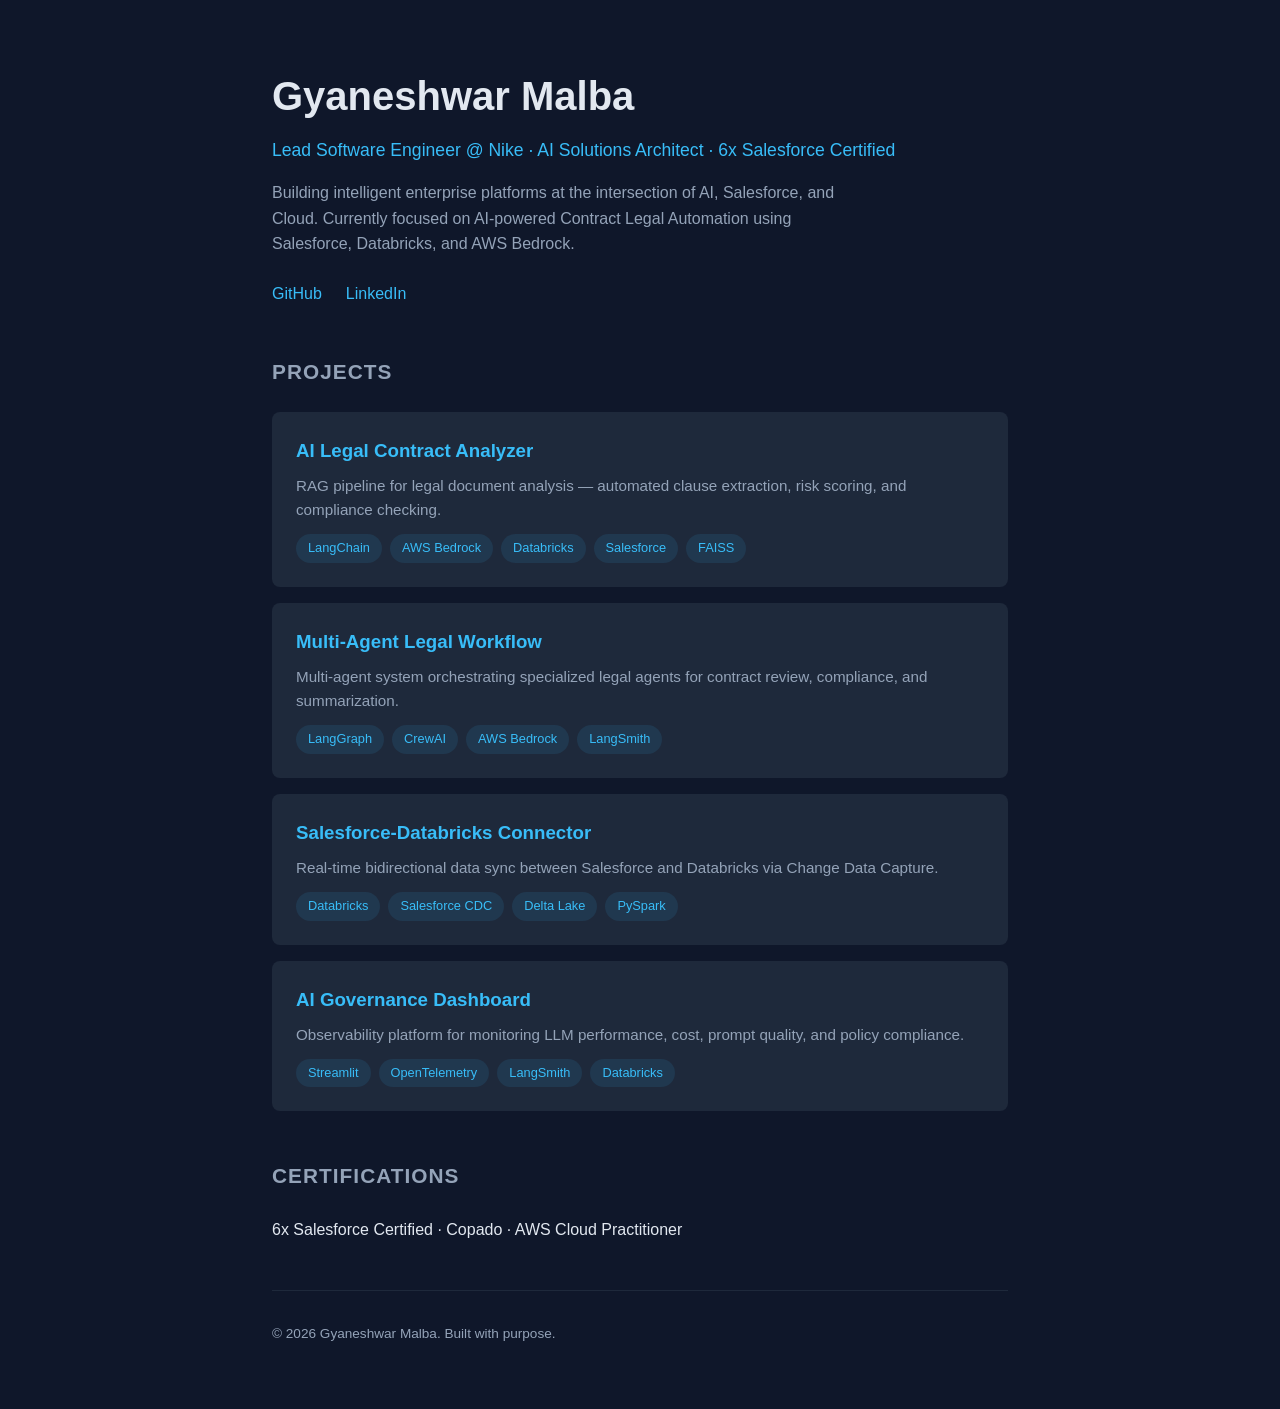
==== index.html @ bfcaaccc "Initial scaffold: portfolio site, README, LICENSE, .gitignore Made-with: Cursor" ====
<!DOCTYPE html>
<html lang="en">
<head>
    <meta charset="UTF-8">
    <meta name="viewport" content="width=device-width, initial-scale=1.0">
    <title>Gyaneshwar Malba | AI Solutions Architect</title>
    <style>
        :root {
            --bg: #0f172a;
            --surface: #1e293b;
            --text: #e2e8f0;
            --muted: #94a3b8;
            --accent: #38bdf8;
            --accent-hover: #7dd3fc;
        }

        * { margin: 0; padding: 0; box-sizing: border-box; }

        body {
            font-family: -apple-system, BlinkMacSystemFont, 'Segoe UI', Roboto, sans-serif;
            background: var(--bg);
            color: var(--text);
            line-height: 1.6;
        }

        .container { max-width: 800px; margin: 0 auto; padding: 4rem 2rem; }

        header { margin-bottom: 3rem; }
        header h1 { font-size: 2.5rem; font-weight: 700; margin-bottom: 0.5rem; }
        header .subtitle {
            color: var(--accent);
            font-size: 1.1rem;
            font-weight: 500;
        }
        header .bio {
            color: var(--muted);
            margin-top: 1rem;
            max-width: 600px;
        }

        .section { margin-bottom: 3rem; }
        .section h2 {
            font-size: 1.3rem;
            font-weight: 600;
            margin-bottom: 1.5rem;
            color: var(--muted);
            text-transform: uppercase;
            letter-spacing: 0.05em;
        }

        .project {
            background: var(--surface);
            border-radius: 8px;
            padding: 1.5rem;
            margin-bottom: 1rem;
            transition: transform 0.2s;
        }
        .project:hover { transform: translateY(-2px); }
        .project h3 { margin-bottom: 0.5rem; }
        .project h3 a {
            color: var(--accent);
            text-decoration: none;
        }
        .project h3 a:hover { color: var(--accent-hover); }
        .project p { color: var(--muted); font-size: 0.95rem; }
        .project .tags { margin-top: 0.75rem; display: flex; flex-wrap: wrap; gap: 0.5rem; }
        .project .tag {
            background: rgba(56, 189, 248, 0.1);
            color: var(--accent);
            padding: 0.25rem 0.75rem;
            border-radius: 9999px;
            font-size: 0.8rem;
        }

        .links { display: flex; gap: 1.5rem; margin-top: 1.5rem; }
        .links a {
            color: var(--accent);
            text-decoration: none;
            font-weight: 500;
        }
        .links a:hover { color: var(--accent-hover); }

        footer {
            color: var(--muted);
            font-size: 0.85rem;
            border-top: 1px solid var(--surface);
            padding-top: 2rem;
        }
    </style>
</head>
<body>
    <div class="container">
        <header>
            <h1>Gyaneshwar Malba</h1>
            <div class="subtitle">Lead Software Engineer @ Nike &middot; AI Solutions Architect &middot; 6x Salesforce Certified</div>
            <p class="bio">
                Building intelligent enterprise platforms at the intersection of AI, Salesforce, and Cloud.
                Currently focused on AI-powered Contract Legal Automation using Salesforce, Databricks, and AWS Bedrock.
            </p>
            <div class="links">
                <a href="https://github.com/gyaneshwarmalba">GitHub</a>
                <a href="https://www.linkedin.com/in/gyaneshwarmalba/">LinkedIn</a>
            </div>
        </header>

        <div class="section">
            <h2>Projects</h2>

            <div class="project">
                <h3><a href="https://github.com/gyaneshwarmalba/ai-legal-contract-analyzer">AI Legal Contract Analyzer</a></h3>
                <p>RAG pipeline for legal document analysis — automated clause extraction, risk scoring, and compliance checking.</p>
                <div class="tags">
                    <span class="tag">LangChain</span>
                    <span class="tag">AWS Bedrock</span>
                    <span class="tag">Databricks</span>
                    <span class="tag">Salesforce</span>
                    <span class="tag">FAISS</span>
                </div>
            </div>

            <div class="project">
                <h3><a href="https://github.com/gyaneshwarmalba/multi-agent-legal-workflow">Multi-Agent Legal Workflow</a></h3>
                <p>Multi-agent system orchestrating specialized legal agents for contract review, compliance, and summarization.</p>
                <div class="tags">
                    <span class="tag">LangGraph</span>
                    <span class="tag">CrewAI</span>
                    <span class="tag">AWS Bedrock</span>
                    <span class="tag">LangSmith</span>
                </div>
            </div>

            <div class="project">
                <h3><a href="https://github.com/gyaneshwarmalba/salesforce-databricks-connector">Salesforce-Databricks Connector</a></h3>
                <p>Real-time bidirectional data sync between Salesforce and Databricks via Change Data Capture.</p>
                <div class="tags">
                    <span class="tag">Databricks</span>
                    <span class="tag">Salesforce CDC</span>
                    <span class="tag">Delta Lake</span>
                    <span class="tag">PySpark</span>
                </div>
            </div>

            <div class="project">
                <h3><a href="https://github.com/gyaneshwarmalba/ai-governance-dashboard">AI Governance Dashboard</a></h3>
                <p>Observability platform for monitoring LLM performance, cost, prompt quality, and policy compliance.</p>
                <div class="tags">
                    <span class="tag">Streamlit</span>
                    <span class="tag">OpenTelemetry</span>
                    <span class="tag">LangSmith</span>
                    <span class="tag">Databricks</span>
                </div>
            </div>
        </div>

        <div class="section">
            <h2>Certifications</h2>
            <p>6x Salesforce Certified &middot; Copado &middot; AWS Cloud Practitioner</p>
        </div>

        <footer>
            <p>&copy; 2026 Gyaneshwar Malba. Built with purpose.</p>
        </footer>
    </div>
</body>
</html>
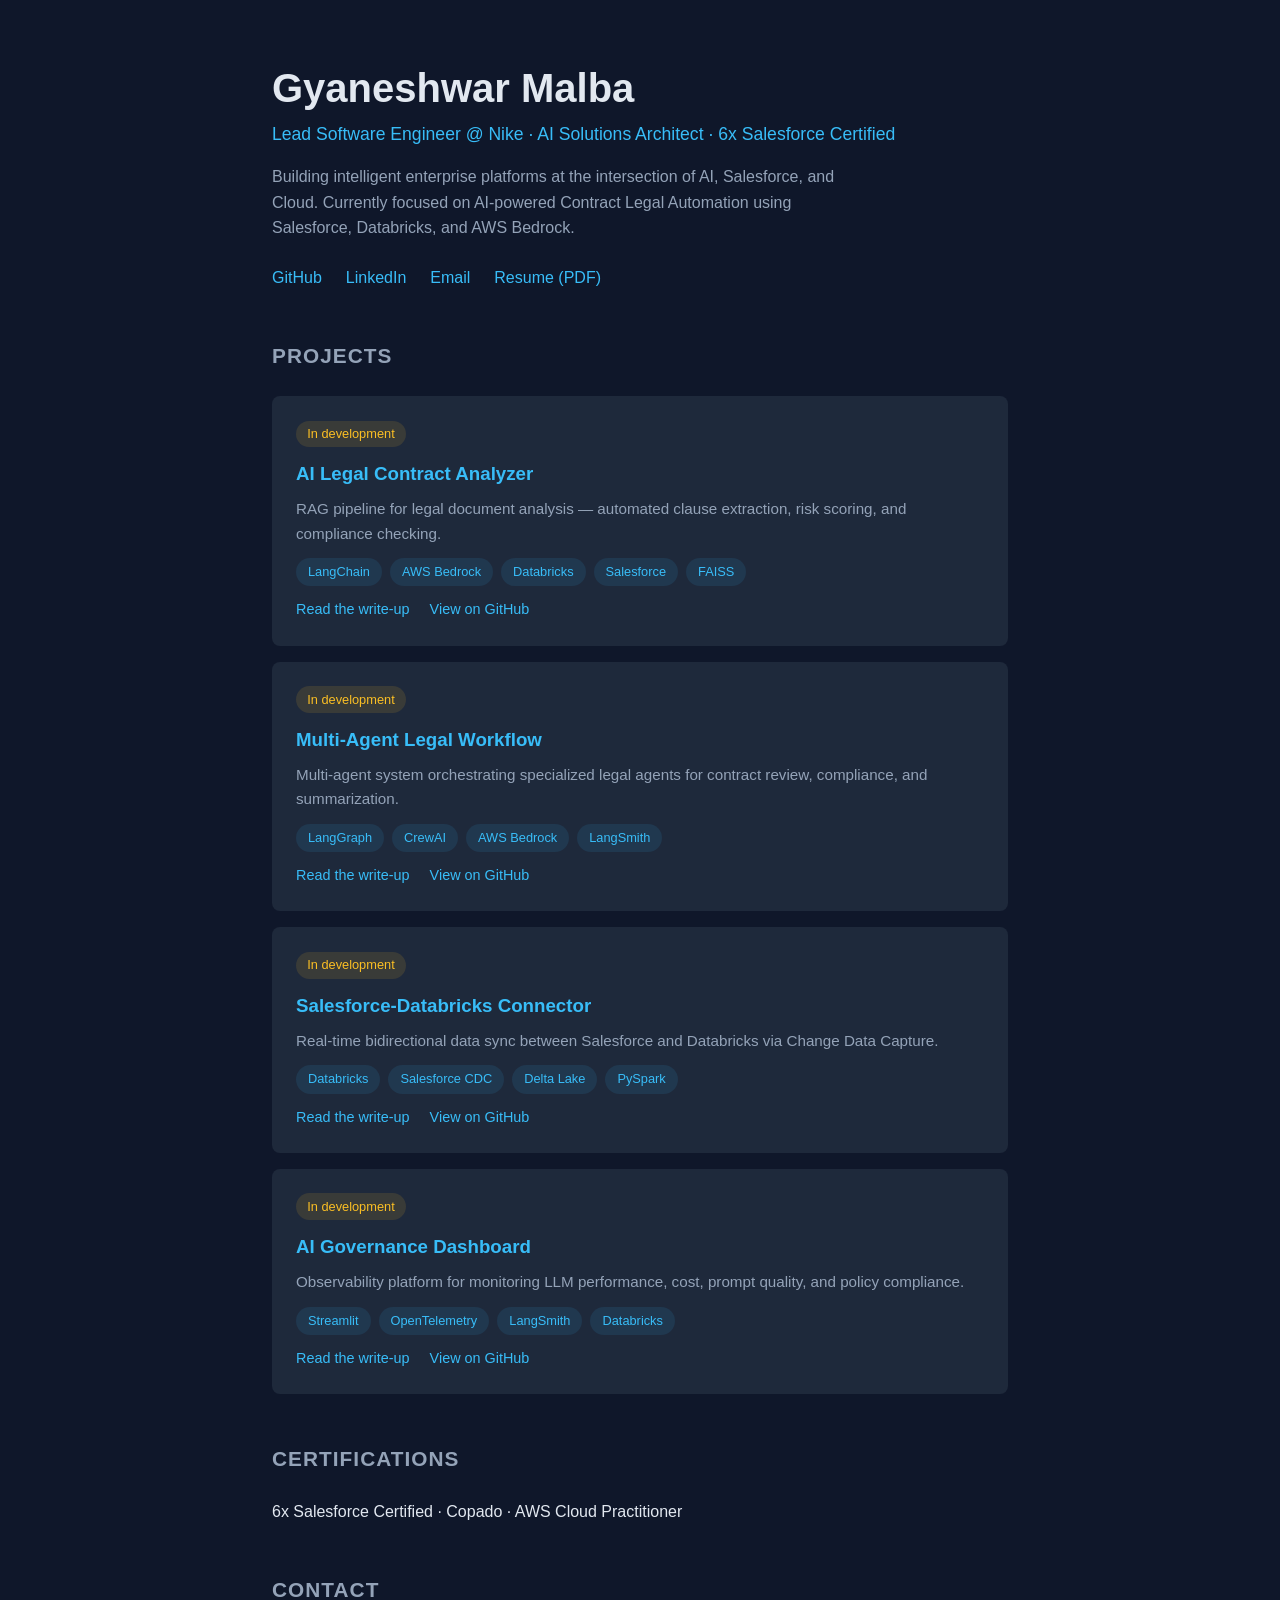
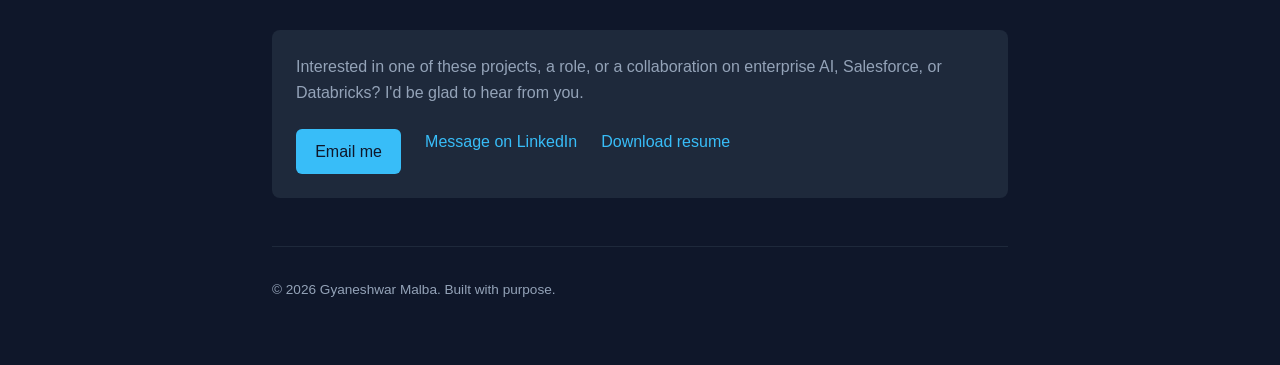
==== commit 880eace9: "Add project pages, contact section, and resume" ====
--- a/index.html
+++ b/index.html
@@ -4,89 +4,12 @@
     <meta charset="UTF-8">
     <meta name="viewport" content="width=device-width, initial-scale=1.0">
     <title>Gyaneshwar Malba | AI Solutions Architect</title>
-    <style>
-        :root {
-            --bg: #0f172a;
-            --surface: #1e293b;
-            --text: #e2e8f0;
-            --muted: #94a3b8;
-            --accent: #38bdf8;
-            --accent-hover: #7dd3fc;
-        }
-
-        * { margin: 0; padding: 0; box-sizing: border-box; }
-
-        body {
-            font-family: -apple-system, BlinkMacSystemFont, 'Segoe UI', Roboto, sans-serif;
-            background: var(--bg);
-            color: var(--text);
-            line-height: 1.6;
-        }
-
-        .container { max-width: 800px; margin: 0 auto; padding: 4rem 2rem; }
-
-        header { margin-bottom: 3rem; }
-        header h1 { font-size: 2.5rem; font-weight: 700; margin-bottom: 0.5rem; }
-        header .subtitle {
-            color: var(--accent);
-            font-size: 1.1rem;
-            font-weight: 500;
-        }
-        header .bio {
-            color: var(--muted);
-            margin-top: 1rem;
-            max-width: 600px;
-        }
-
-        .section { margin-bottom: 3rem; }
-        .section h2 {
-            font-size: 1.3rem;
-            font-weight: 600;
-            margin-bottom: 1.5rem;
-            color: var(--muted);
-            text-transform: uppercase;
-            letter-spacing: 0.05em;
-        }
-
-        .project {
-            background: var(--surface);
-            border-radius: 8px;
-            padding: 1.5rem;
-            margin-bottom: 1rem;
-            transition: transform 0.2s;
-        }
-        .project:hover { transform: translateY(-2px); }
-        .project h3 { margin-bottom: 0.5rem; }
-        .project h3 a {
-            color: var(--accent);
-            text-decoration: none;
-        }
-        .project h3 a:hover { color: var(--accent-hover); }
-        .project p { color: var(--muted); font-size: 0.95rem; }
-        .project .tags { margin-top: 0.75rem; display: flex; flex-wrap: wrap; gap: 0.5rem; }
-        .project .tag {
-            background: rgba(56, 189, 248, 0.1);
-            color: var(--accent);
-            padding: 0.25rem 0.75rem;
-            border-radius: 9999px;
-            font-size: 0.8rem;
-        }
-
-        .links { display: flex; gap: 1.5rem; margin-top: 1.5rem; }
-        .links a {
-            color: var(--accent);
-            text-decoration: none;
-            font-weight: 500;
-        }
-        .links a:hover { color: var(--accent-hover); }
-
-        footer {
-            color: var(--muted);
-            font-size: 0.85rem;
-            border-top: 1px solid var(--surface);
-            padding-top: 2rem;
-        }
-    </style>
+    <meta name="description" content="Gyaneshwar Malba — Lead Software Engineer building enterprise AI, Salesforce, Databricks, and AWS platforms. Projects, resume, and contact.">
+    <meta property="og:title" content="Gyaneshwar Malba | AI Solutions Architect">
+    <meta property="og:description" content="Enterprise AI, Salesforce, Databricks, and AWS projects. Resume and contact.">
+    <meta property="og:url" content="https://gyaneshwarmalba.github.io/">
+    <meta property="og:type" content="website">
+    <link rel="stylesheet" href="styles.css">
 </head>
 <body>
     <div class="container">
@@ -100,6 +23,8 @@
             <div class="links">
                 <a href="https://github.com/gyaneshwarmalba">GitHub</a>
                 <a href="https://www.linkedin.com/in/gyaneshwarmalba/">LinkedIn</a>
+                <a href="#contact" data-email-user="gyaneshwar0821" data-email-domain="gmail.com">Email</a>
+                <a href="assets/Gyaneshwar_Malba_Resume.pdf">Resume (PDF)</a>
             </div>
         </header>
 
@@ -107,47 +32,67 @@
             <h2>Projects</h2>
 
             <div class="project">
-                <h3><a href="https://github.com/gyaneshwarmalba/ai-legal-contract-analyzer">AI Legal Contract Analyzer</a></h3>
+                <span class="status">In development</span>
+                <h3><a href="projects/ai-legal-contract-analyzer.html">AI Legal Contract Analyzer</a></h3>
                 <p>RAG pipeline for legal document analysis — automated clause extraction, risk scoring, and compliance checking.</p>
-                <div class="tags">
-                    <span class="tag">LangChain</span>
-                    <span class="tag">AWS Bedrock</span>
-                    <span class="tag">Databricks</span>
-                    <span class="tag">Salesforce</span>
-                    <span class="tag">FAISS</span>
+                <ul class="tags">
+                    <li class="tag">LangChain</li>
+                    <li class="tag">AWS Bedrock</li>
+                    <li class="tag">Databricks</li>
+                    <li class="tag">Salesforce</li>
+                    <li class="tag">FAISS</li>
+                </ul>
+                <div class="project-links">
+                    <a href="projects/ai-legal-contract-analyzer.html">Read the write-up</a>
+                    <a href="https://github.com/gyaneshwarmalba/ai-legal-contract-analyzer">View on GitHub</a>
                 </div>
             </div>
 
             <div class="project">
-                <h3><a href="https://github.com/gyaneshwarmalba/multi-agent-legal-workflow">Multi-Agent Legal Workflow</a></h3>
+                <span class="status">In development</span>
+                <h3><a href="projects/multi-agent-legal-workflow.html">Multi-Agent Legal Workflow</a></h3>
                 <p>Multi-agent system orchestrating specialized legal agents for contract review, compliance, and summarization.</p>
-                <div class="tags">
-                    <span class="tag">LangGraph</span>
-                    <span class="tag">CrewAI</span>
-                    <span class="tag">AWS Bedrock</span>
-                    <span class="tag">LangSmith</span>
+                <ul class="tags">
+                    <li class="tag">LangGraph</li>
+                    <li class="tag">CrewAI</li>
+                    <li class="tag">AWS Bedrock</li>
+                    <li class="tag">LangSmith</li>
+                </ul>
+                <div class="project-links">
+                    <a href="projects/multi-agent-legal-workflow.html">Read the write-up</a>
+                    <a href="https://github.com/gyaneshwarmalba/multi-agent-legal-workflow">View on GitHub</a>
                 </div>
             </div>
 
             <div class="project">
-                <h3><a href="https://github.com/gyaneshwarmalba/salesforce-databricks-connector">Salesforce-Databricks Connector</a></h3>
+                <span class="status">In development</span>
+                <h3><a href="projects/salesforce-databricks-connector.html">Salesforce-Databricks Connector</a></h3>
                 <p>Real-time bidirectional data sync between Salesforce and Databricks via Change Data Capture.</p>
-                <div class="tags">
-                    <span class="tag">Databricks</span>
-                    <span class="tag">Salesforce CDC</span>
-                    <span class="tag">Delta Lake</span>
-                    <span class="tag">PySpark</span>
+                <ul class="tags">
+                    <li class="tag">Databricks</li>
+                    <li class="tag">Salesforce CDC</li>
+                    <li class="tag">Delta Lake</li>
+                    <li class="tag">PySpark</li>
+                </ul>
+                <div class="project-links">
+                    <a href="projects/salesforce-databricks-connector.html">Read the write-up</a>
+                    <a href="https://github.com/gyaneshwarmalba/salesforce-databricks-connector">View on GitHub</a>
                 </div>
             </div>
 
             <div class="project">
-                <h3><a href="https://github.com/gyaneshwarmalba/ai-governance-dashboard">AI Governance Dashboard</a></h3>
+                <span class="status">In development</span>
+                <h3><a href="projects/ai-governance-dashboard.html">AI Governance Dashboard</a></h3>
                 <p>Observability platform for monitoring LLM performance, cost, prompt quality, and policy compliance.</p>
-                <div class="tags">
-                    <span class="tag">Streamlit</span>
-                    <span class="tag">OpenTelemetry</span>
-                    <span class="tag">LangSmith</span>
-                    <span class="tag">Databricks</span>
+                <ul class="tags">
+                    <li class="tag">Streamlit</li>
+                    <li class="tag">OpenTelemetry</li>
+                    <li class="tag">LangSmith</li>
+                    <li class="tag">Databricks</li>
+                </ul>
+                <div class="project-links">
+                    <a href="projects/ai-governance-dashboard.html">Read the write-up</a>
+                    <a href="https://github.com/gyaneshwarmalba/ai-governance-dashboard">View on GitHub</a>
                 </div>
             </div>
         </div>
@@ -157,9 +102,22 @@
             <p>6x Salesforce Certified &middot; Copado &middot; AWS Cloud Practitioner</p>
         </div>
 
+        <div class="section" id="contact">
+            <h2>Contact</h2>
+            <div class="cta">
+                <p>Interested in one of these projects, a role, or a collaboration on enterprise AI, Salesforce, or Databricks? I'd be glad to hear from you.</p>
+                <div class="links">
+                    <a class="button" href="https://www.linkedin.com/in/gyaneshwarmalba/" data-email-user="gyaneshwar0821" data-email-domain="gmail.com" data-email-subject="Hello from your portfolio">Email me</a>
+                    <a href="https://www.linkedin.com/in/gyaneshwarmalba/">Message on LinkedIn</a>
+                    <a href="assets/Gyaneshwar_Malba_Resume.pdf">Download resume</a>
+                </div>
+            </div>
+        </div>
+
         <footer>
-            <p>&copy; 2026 Gyaneshwar Malba. Built with purpose.</p>
+            <p>&copy; <span data-current-year>2026</span> Gyaneshwar Malba. Built with purpose.</p>
         </footer>
     </div>
+    <script src="site.js"></script>
 </body>
 </html>
--- a/styles.css
+++ b/styles.css
@@ -0,0 +1,139 @@
+:root {
+    --bg: #0f172a;
+    --surface: #1e293b;
+    --text: #e2e8f0;
+    --muted: #94a3b8;
+    --accent: #38bdf8;
+    --accent-hover: #7dd3fc;
+    --warn: #fbbf24;
+}
+
+* { margin: 0; padding: 0; box-sizing: border-box; }
+
+body {
+    font-family: -apple-system, BlinkMacSystemFont, 'Segoe UI', Roboto, sans-serif;
+    background: var(--bg);
+    color: var(--text);
+    line-height: 1.6;
+}
+
+a { color: var(--accent); text-decoration: none; }
+a:hover { color: var(--accent-hover); }
+
+.container { max-width: 800px; margin: 0 auto; padding: 4rem 2rem; }
+
+header { margin-bottom: 3rem; }
+header h1 { font-size: 2.5rem; font-weight: 700; margin-bottom: 0.5rem; line-height: 1.2; }
+header .subtitle {
+    color: var(--accent);
+    font-size: 1.1rem;
+    font-weight: 500;
+}
+header .bio {
+    color: var(--muted);
+    margin-top: 1rem;
+    max-width: 600px;
+}
+
+.section { margin-bottom: 3rem; }
+.section h2 {
+    font-size: 1.3rem;
+    font-weight: 600;
+    margin-bottom: 1.5rem;
+    color: var(--muted);
+    text-transform: uppercase;
+    letter-spacing: 0.05em;
+}
+.section p + p { margin-top: 0.75rem; }
+
+.project {
+    background: var(--surface);
+    border-radius: 8px;
+    padding: 1.5rem;
+    margin-bottom: 1rem;
+    transition: transform 0.2s;
+}
+.project:hover { transform: translateY(-2px); }
+.project h3 { margin-bottom: 0.5rem; }
+.project p { color: var(--muted); font-size: 0.95rem; }
+.project .project-links { margin-top: 0.75rem; display: flex; flex-wrap: wrap; gap: 1.25rem; font-size: 0.9rem; font-weight: 500; }
+
+.tags { margin-top: 0.75rem; display: flex; flex-wrap: wrap; gap: 0.5rem; list-style: none; }
+.tag {
+    background: rgba(56, 189, 248, 0.1);
+    color: var(--accent);
+    padding: 0.25rem 0.75rem;
+    border-radius: 9999px;
+    font-size: 0.8rem;
+}
+
+.status {
+    display: inline-block;
+    background: rgba(251, 191, 36, 0.12);
+    color: var(--warn);
+    padding: 0.2rem 0.7rem;
+    border-radius: 9999px;
+    font-size: 0.8rem;
+    font-weight: 500;
+    margin-bottom: 0.75rem;
+}
+
+.links { display: flex; flex-wrap: wrap; gap: 1.5rem; margin-top: 1.5rem; }
+.links a { font-weight: 500; }
+
+.button {
+    display: inline-block;
+    background: var(--accent);
+    color: var(--bg);
+    padding: 0.6rem 1.2rem;
+    border-radius: 6px;
+    font-weight: 600;
+}
+.button:hover { background: var(--accent-hover); color: var(--bg); }
+
+.back { display: inline-block; margin-bottom: 2rem; font-weight: 500; }
+
+.article h2 { margin-top: 0.5rem; }
+.article ul { padding-left: 1.25rem; color: var(--text); }
+.article li + li { margin-top: 0.5rem; }
+.article .muted { color: var(--muted); }
+
+.flow {
+    list-style: none;
+    display: flex;
+    flex-direction: column;
+    gap: 0.5rem;
+    counter-reset: step;
+}
+.flow li {
+    background: var(--surface);
+    border-left: 3px solid var(--accent);
+    border-radius: 6px;
+    padding: 0.75rem 1rem;
+    counter-increment: step;
+}
+.flow li::before {
+    content: counter(step) ". ";
+    color: var(--accent);
+    font-weight: 600;
+}
+.flow li span { display: block; color: var(--muted); font-size: 0.9rem; }
+
+.cta {
+    background: var(--surface);
+    border-radius: 8px;
+    padding: 1.5rem;
+}
+.cta p { color: var(--muted); margin-bottom: 1rem; }
+
+footer {
+    color: var(--muted);
+    font-size: 0.85rem;
+    border-top: 1px solid var(--surface);
+    padding-top: 2rem;
+}
+
+@media (max-width: 600px) {
+    .container { padding: 2.5rem 1.25rem; }
+    header h1 { font-size: 2rem; }
+}
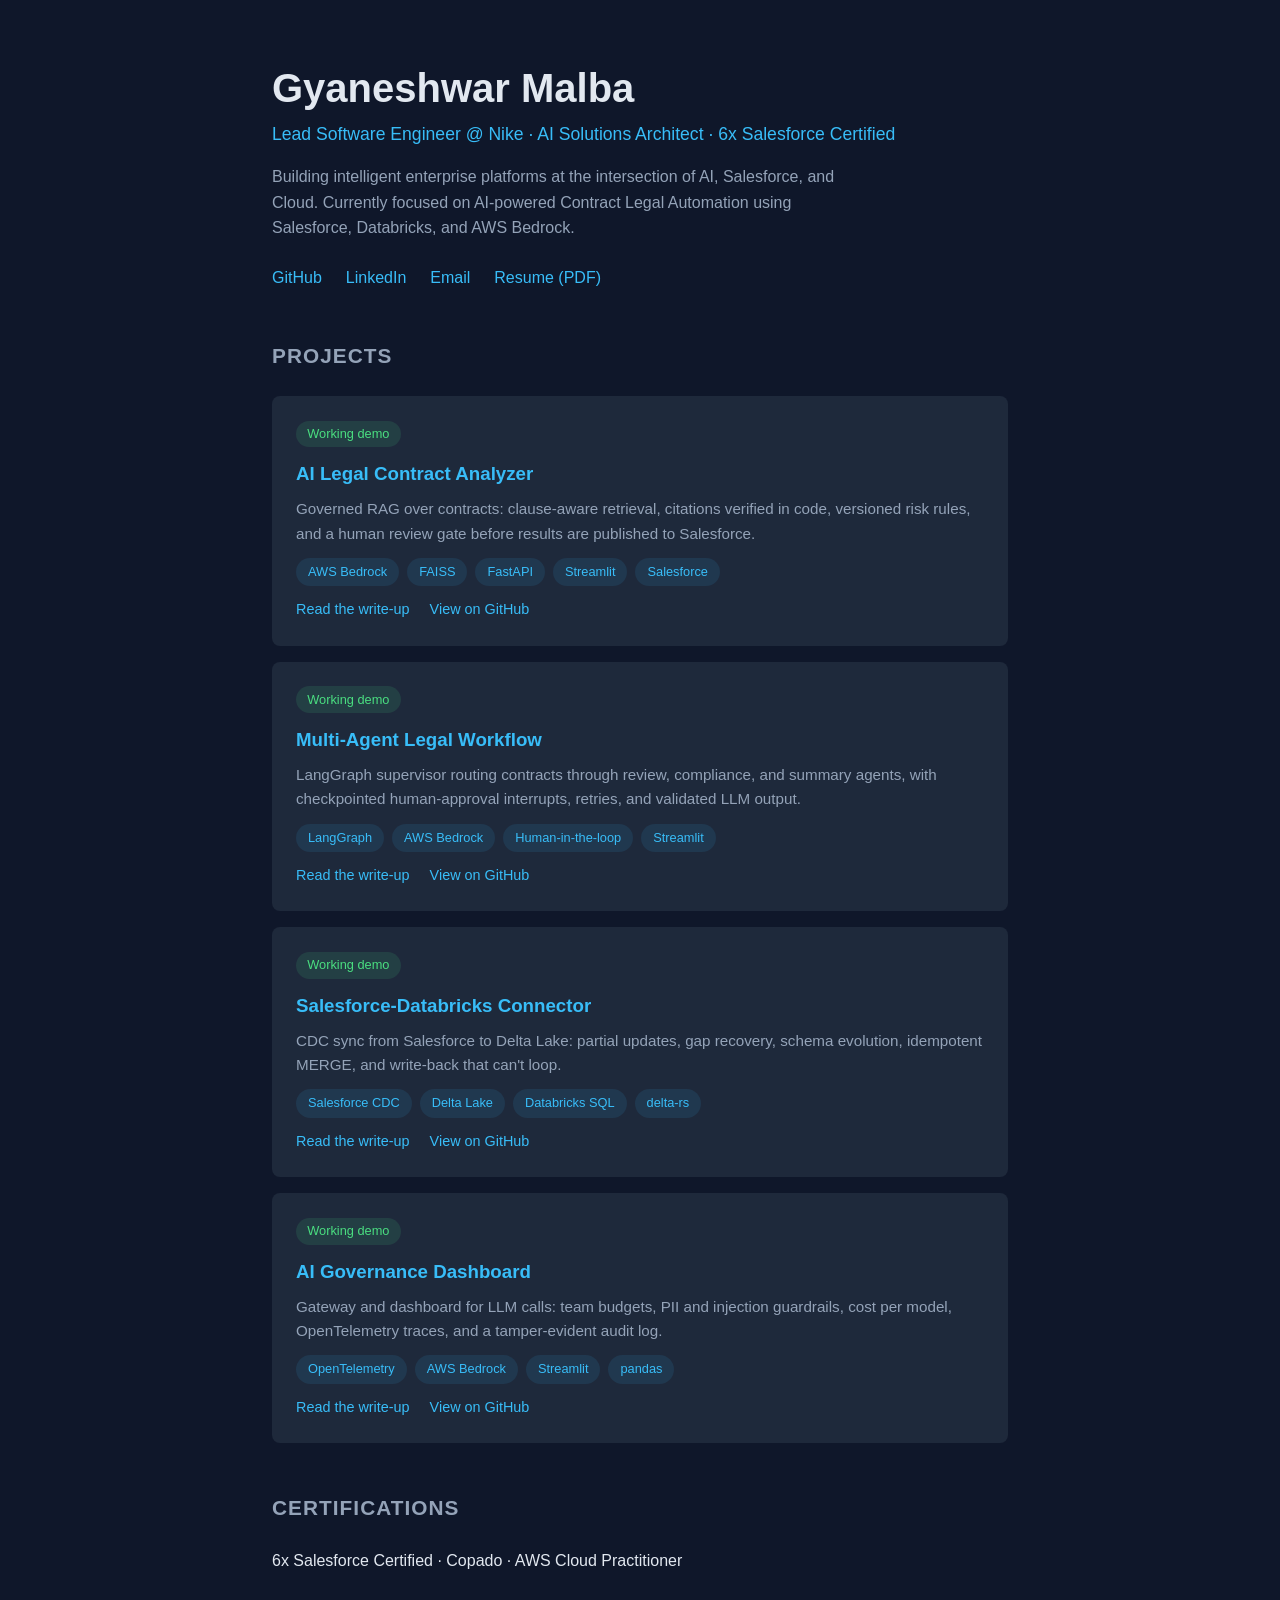
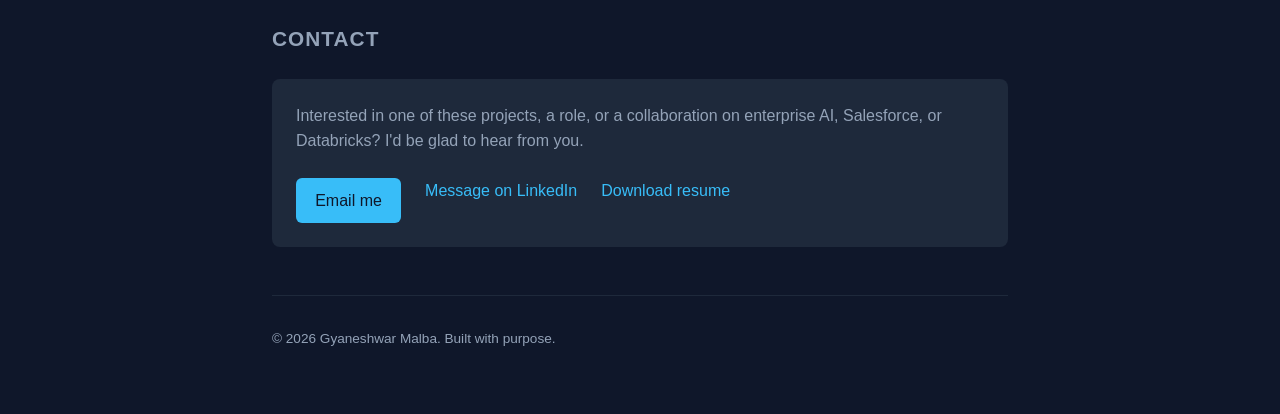
==== commit 26cee1aa: "Mark projects as working demos and rewrite write-ups Each write-up now reflects the implemented arch" ====
--- a/index.html
+++ b/index.html
@@ -4,7 +4,7 @@
     <meta charset="UTF-8">
     <meta name="viewport" content="width=device-width, initial-scale=1.0">
     <title>Gyaneshwar Malba | AI Solutions Architect</title>
-    <meta name="description" content="Gyaneshwar Malba — Lead Software Engineer building enterprise AI, Salesforce, Databricks, and AWS platforms. Projects, resume, and contact.">
+    <meta name="description" content="Gyaneshwar Malba — Lead Software Engineer building enterprise AI, Salesforce, Databricks, and AWS platforms. Four working, tested projects, resume, and contact.">
     <meta property="og:title" content="Gyaneshwar Malba | AI Solutions Architect">
     <meta property="og:description" content="Enterprise AI, Salesforce, Databricks, and AWS projects. Resume and contact.">
     <meta property="og:url" content="https://gyaneshwarmalba.github.io/">
@@ -32,15 +32,15 @@
             <h2>Projects</h2>
 
             <div class="project">
-                <span class="status">In development</span>
+                <span class="status live">Working demo</span>
                 <h3><a href="projects/ai-legal-contract-analyzer.html">AI Legal Contract Analyzer</a></h3>
-                <p>RAG pipeline for legal document analysis — automated clause extraction, risk scoring, and compliance checking.</p>
+                <p>Governed RAG over contracts: clause-aware retrieval, citations verified in code, versioned risk rules, and a human review gate before results are published to Salesforce.</p>
                 <ul class="tags">
-                    <li class="tag">LangChain</li>
                     <li class="tag">AWS Bedrock</li>
-                    <li class="tag">Databricks</li>
+                    <li class="tag">FAISS</li>
+                    <li class="tag">FastAPI</li>
+                    <li class="tag">Streamlit</li>
                     <li class="tag">Salesforce</li>
-                    <li class="tag">FAISS</li>
                 </ul>
                 <div class="project-links">
                     <a href="projects/ai-legal-contract-analyzer.html">Read the write-up</a>
@@ -49,14 +49,14 @@
             </div>
 
             <div class="project">
-                <span class="status">In development</span>
+                <span class="status live">Working demo</span>
                 <h3><a href="projects/multi-agent-legal-workflow.html">Multi-Agent Legal Workflow</a></h3>
-                <p>Multi-agent system orchestrating specialized legal agents for contract review, compliance, and summarization.</p>
+                <p>LangGraph supervisor routing contracts through review, compliance, and summary agents, with checkpointed human-approval interrupts, retries, and validated LLM output.</p>
                 <ul class="tags">
                     <li class="tag">LangGraph</li>
-                    <li class="tag">CrewAI</li>
                     <li class="tag">AWS Bedrock</li>
-                    <li class="tag">LangSmith</li>
+                    <li class="tag">Human-in-the-loop</li>
+                    <li class="tag">Streamlit</li>
                 </ul>
                 <div class="project-links">
                     <a href="projects/multi-agent-legal-workflow.html">Read the write-up</a>
@@ -65,14 +65,14 @@
             </div>
 
             <div class="project">
-                <span class="status">In development</span>
+                <span class="status live">Working demo</span>
                 <h3><a href="projects/salesforce-databricks-connector.html">Salesforce-Databricks Connector</a></h3>
-                <p>Real-time bidirectional data sync between Salesforce and Databricks via Change Data Capture.</p>
+                <p>CDC sync from Salesforce to Delta Lake: partial updates, gap recovery, schema evolution, idempotent MERGE, and write-back that can't loop.</p>
                 <ul class="tags">
-                    <li class="tag">Databricks</li>
                     <li class="tag">Salesforce CDC</li>
                     <li class="tag">Delta Lake</li>
-                    <li class="tag">PySpark</li>
+                    <li class="tag">Databricks SQL</li>
+                    <li class="tag">delta-rs</li>
                 </ul>
                 <div class="project-links">
                     <a href="projects/salesforce-databricks-connector.html">Read the write-up</a>
@@ -81,14 +81,14 @@
             </div>
 
             <div class="project">
-                <span class="status">In development</span>
+                <span class="status live">Working demo</span>
                 <h3><a href="projects/ai-governance-dashboard.html">AI Governance Dashboard</a></h3>
-                <p>Observability platform for monitoring LLM performance, cost, prompt quality, and policy compliance.</p>
+                <p>Gateway and dashboard for LLM calls: team budgets, PII and injection guardrails, cost per model, OpenTelemetry traces, and a tamper-evident audit log.</p>
                 <ul class="tags">
+                    <li class="tag">OpenTelemetry</li>
+                    <li class="tag">AWS Bedrock</li>
                     <li class="tag">Streamlit</li>
-                    <li class="tag">OpenTelemetry</li>
-                    <li class="tag">LangSmith</li>
-                    <li class="tag">Databricks</li>
+                    <li class="tag">pandas</li>
                 </ul>
                 <div class="project-links">
                     <a href="projects/ai-governance-dashboard.html">Read the write-up</a>
--- a/styles.css
+++ b/styles.css
@@ -6,6 +6,7 @@
     --accent: #38bdf8;
     --accent-hover: #7dd3fc;
     --warn: #fbbf24;
+    --ok: #4ade80;
 }
 
 * { margin: 0; padding: 0; box-sizing: border-box; }
@@ -77,6 +78,10 @@
     font-weight: 500;
     margin-bottom: 0.75rem;
 }
+.status.live {
+    background: rgba(74, 222, 128, 0.12);
+    color: var(--ok);
+}
 
 .links { display: flex; flex-wrap: wrap; gap: 1.5rem; margin-top: 1.5rem; }
 .links a { font-weight: 500; }
@@ -119,6 +124,23 @@
 }
 .flow li span { display: block; color: var(--muted); font-size: 0.9rem; }
 
+code {
+    font-family: ui-monospace, SFMono-Regular, Menlo, Consolas, monospace;
+    font-size: 0.85em;
+    background: var(--surface);
+    padding: 0.1rem 0.35rem;
+    border-radius: 4px;
+}
+pre {
+    background: var(--surface);
+    border-radius: 8px;
+    padding: 1rem 1.25rem;
+    overflow-x: auto;
+    line-height: 1.5;
+}
+pre code { background: none; padding: 0; font-size: 0.85rem; }
+.ci-badge { display: block; margin-top: 1rem; }
+
 .cta {
     background: var(--surface);
     border-radius: 8px;
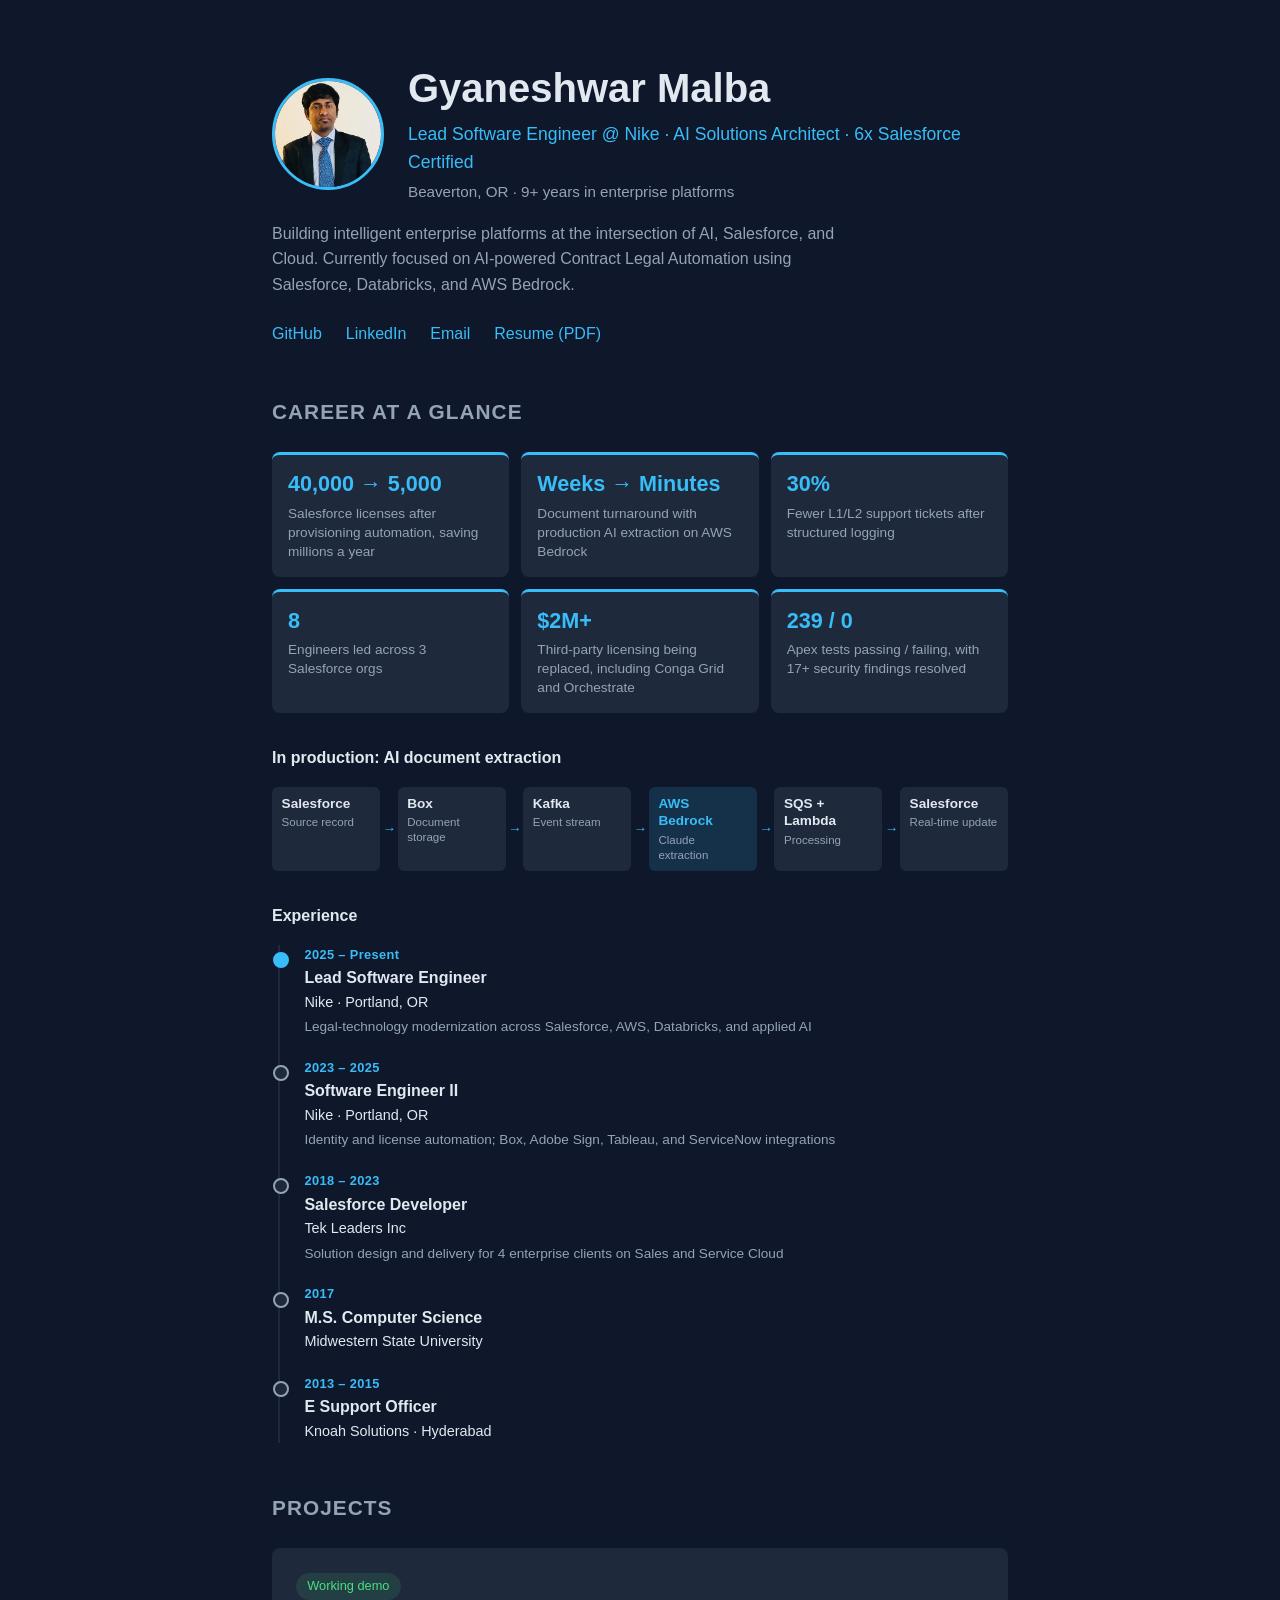
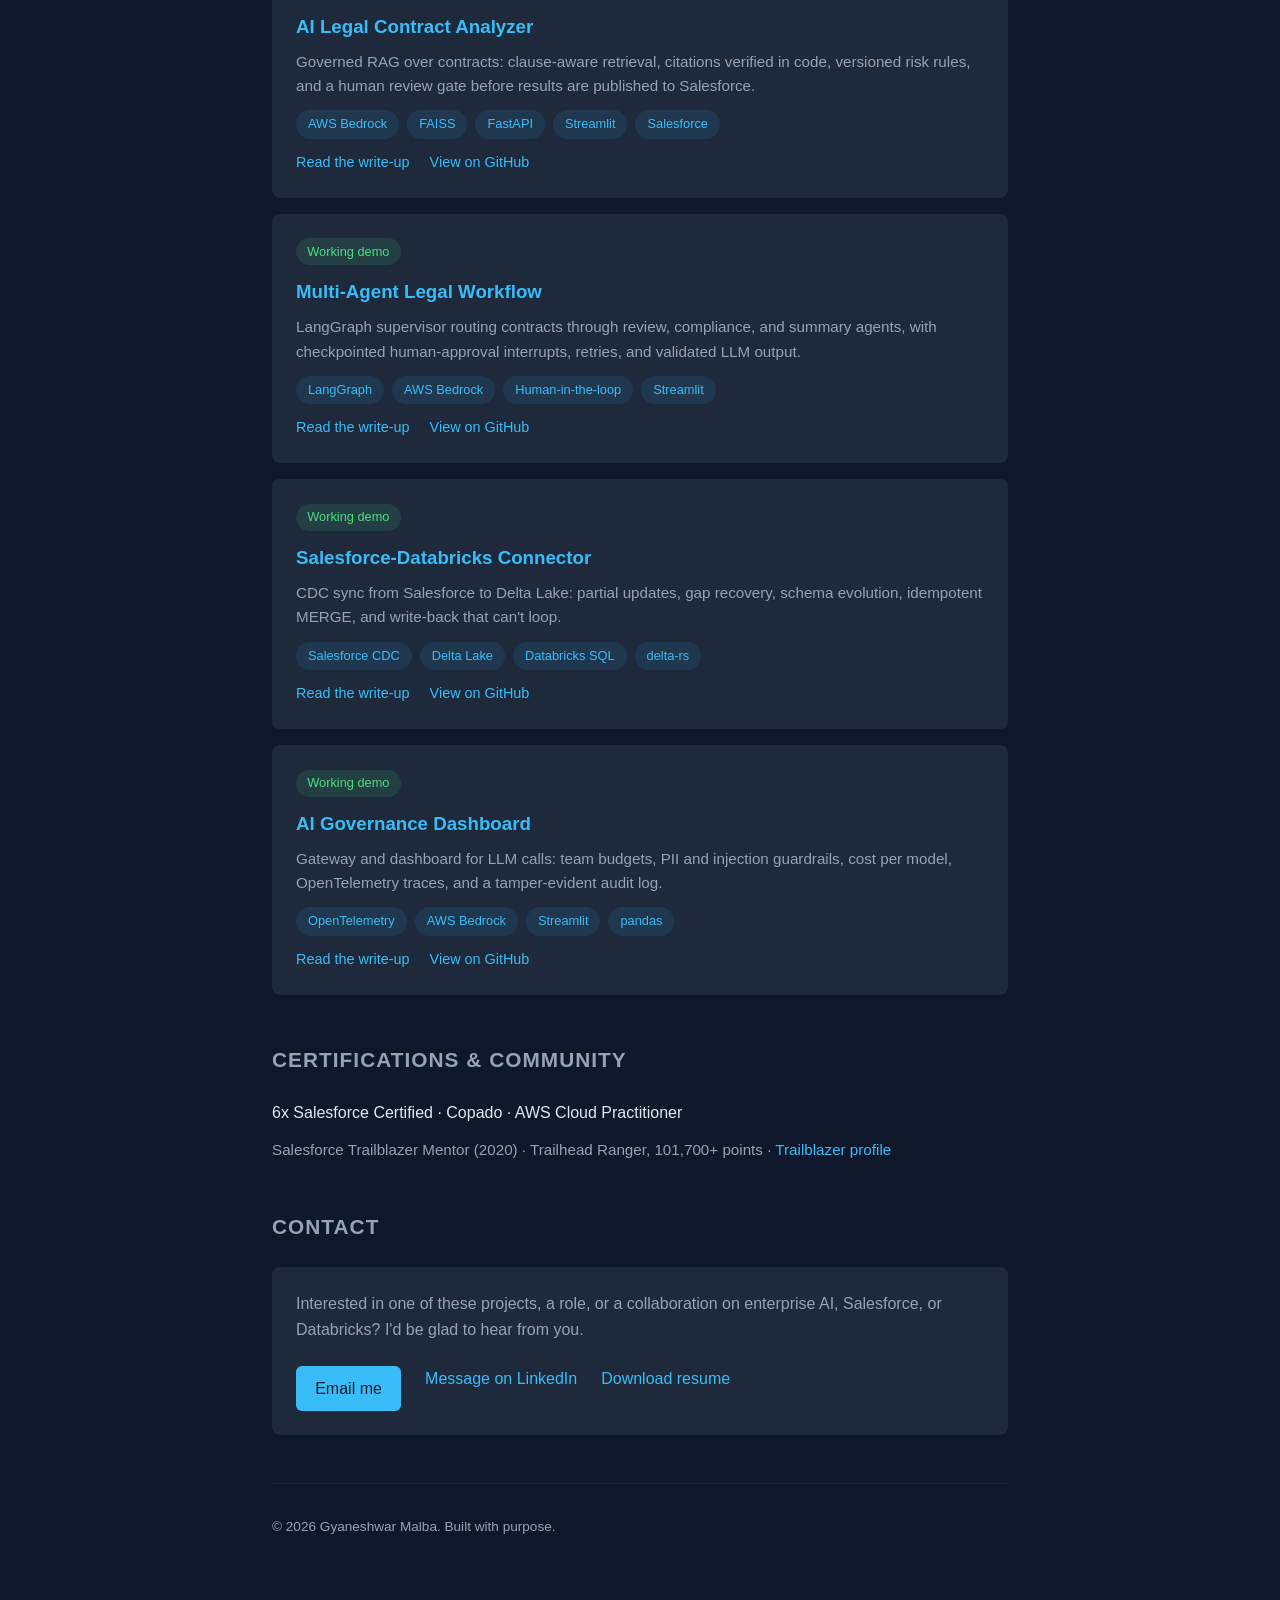
==== commit e2ea59ab: "Merge pull request #2 from gyaneshwarmalba/feature/complete-project Add career at a glance section a" ====
--- a/index.html
+++ b/index.html
@@ -14,8 +14,14 @@
 <body>
     <div class="container">
         <header>
-            <h1>Gyaneshwar Malba</h1>
-            <div class="subtitle">Lead Software Engineer @ Nike &middot; AI Solutions Architect &middot; 6x Salesforce Certified</div>
+            <div class="identity">
+                <img class="headshot" src="assets/headshot.jpg" alt="Gyaneshwar Malba" width="112" height="112">
+                <div>
+                    <h1>Gyaneshwar Malba</h1>
+                    <div class="subtitle">Lead Software Engineer @ Nike &middot; AI Solutions Architect &middot; 6x Salesforce Certified</div>
+                    <div class="location">Beaverton, OR &middot; 9+ years in enterprise platforms</div>
+                </div>
+            </div>
             <p class="bio">
                 Building intelligent enterprise platforms at the intersection of AI, Salesforce, and Cloud.
                 Currently focused on AI-powered Contract Legal Automation using Salesforce, Databricks, and AWS Bedrock.
@@ -27,6 +33,61 @@
                 <a href="assets/Gyaneshwar_Malba_Resume.pdf">Resume (PDF)</a>
             </div>
         </header>
+
+        <div class="section" id="career">
+            <h2>Career at a Glance</h2>
+
+            <ul class="stats">
+                <li class="stat"><strong>40,000 &rarr; 5,000</strong><span>Salesforce licenses after provisioning automation, saving millions a year</span></li>
+                <li class="stat"><strong>Weeks &rarr; Minutes</strong><span>Document turnaround with production AI extraction on AWS Bedrock</span></li>
+                <li class="stat"><strong>30%</strong><span>Fewer L1/L2 support tickets after structured logging</span></li>
+                <li class="stat"><strong>8</strong><span>Engineers led across 3 Salesforce orgs</span></li>
+                <li class="stat"><strong>$2M+</strong><span>Third-party licensing being replaced, including Conga Grid and Orchestrate</span></li>
+                <li class="stat"><strong>239 / 0</strong><span>Apex tests passing / failing, with 17+ security findings resolved</span></li>
+            </ul>
+
+            <h3 class="subhead">In production: AI document extraction</h3>
+            <ol class="pipeline" aria-label="Production AI pipeline">
+                <li>Salesforce<span>Source record</span></li>
+                <li>Box<span>Document storage</span></li>
+                <li>Kafka<span>Event stream</span></li>
+                <li class="ai">AWS Bedrock<span>Claude extraction</span></li>
+                <li>SQS + Lambda<span>Processing</span></li>
+                <li>Salesforce<span>Real-time update</span></li>
+            </ol>
+
+            <h3 class="subhead">Experience</h3>
+            <ol class="timeline">
+                <li class="current">
+                    <span class="when">2025 &ndash; Present</span>
+                    <strong>Lead Software Engineer</strong>
+                    <span class="org">Nike &middot; Portland, OR</span>
+                    <span class="what">Legal-technology modernization across Salesforce, AWS, Databricks, and applied AI</span>
+                </li>
+                <li>
+                    <span class="when">2023 &ndash; 2025</span>
+                    <strong>Software Engineer II</strong>
+                    <span class="org">Nike &middot; Portland, OR</span>
+                    <span class="what">Identity and license automation; Box, Adobe Sign, Tableau, and ServiceNow integrations</span>
+                </li>
+                <li>
+                    <span class="when">2018 &ndash; 2023</span>
+                    <strong>Salesforce Developer</strong>
+                    <span class="org">Tek Leaders Inc</span>
+                    <span class="what">Solution design and delivery for 4 enterprise clients on Sales and Service Cloud</span>
+                </li>
+                <li>
+                    <span class="when">2017</span>
+                    <strong>M.S. Computer Science</strong>
+                    <span class="org">Midwestern State University</span>
+                </li>
+                <li>
+                    <span class="when">2013 &ndash; 2015</span>
+                    <strong>E Support Officer</strong>
+                    <span class="org">Knoah Solutions &middot; Hyderabad</span>
+                </li>
+            </ol>
+        </div>
 
         <div class="section">
             <h2>Projects</h2>
@@ -98,8 +159,9 @@
         </div>
 
         <div class="section">
-            <h2>Certifications</h2>
+            <h2>Certifications &amp; Community</h2>
             <p>6x Salesforce Certified &middot; Copado &middot; AWS Cloud Practitioner</p>
+            <p class="muted-line">Salesforce Trailblazer Mentor (2020) &middot; Trailhead Ranger, 101,700+ points &middot; <a href="https://www.salesforce.com/trailblazer/gyanm">Trailblazer profile</a></p>
         </div>
 
         <div class="section" id="contact">
--- a/styles.css
+++ b/styles.css
@@ -24,6 +24,16 @@
 .container { max-width: 800px; margin: 0 auto; padding: 4rem 2rem; }
 
 header { margin-bottom: 3rem; }
+.identity { display: flex; align-items: center; gap: 1.5rem; }
+.headshot {
+    width: 112px;
+    height: 112px;
+    border-radius: 50%;
+    object-fit: cover;
+    border: 3px solid var(--accent);
+    flex-shrink: 0;
+}
+header .location { color: var(--muted); font-size: 0.95rem; margin-top: 0.25rem; }
 header h1 { font-size: 2.5rem; font-weight: 700; margin-bottom: 0.5rem; line-height: 1.2; }
 header .subtitle {
     color: var(--accent);
@@ -148,6 +158,75 @@
 }
 .cta p { color: var(--muted); margin-bottom: 1rem; }
 
+.muted-line { color: var(--muted); font-size: 0.95rem; }
+
+.subhead {
+    font-size: 1rem;
+    font-weight: 600;
+    margin: 2rem 0 1rem;
+}
+
+.stats {
+    list-style: none;
+    display: grid;
+    grid-template-columns: repeat(3, 1fr);
+    gap: 0.75rem;
+}
+.stat {
+    background: var(--surface);
+    border-radius: 8px;
+    padding: 1rem;
+    border-top: 3px solid var(--accent);
+}
+.stat strong { display: block; font-size: 1.35rem; color: var(--accent); line-height: 1.2; }
+.stat span { display: block; color: var(--muted); font-size: 0.85rem; margin-top: 0.4rem; line-height: 1.4; }
+
+.pipeline {
+    list-style: none;
+    display: grid;
+    grid-template-columns: repeat(6, 1fr);
+    gap: 1.1rem;
+}
+.pipeline li {
+    position: relative;
+    background: var(--surface);
+    border-radius: 6px;
+    padding: 0.5rem 0.6rem;
+    font-weight: 600;
+    font-size: 0.85rem;
+    line-height: 1.3;
+}
+.pipeline li span { display: block; color: var(--muted); font-weight: 400; font-size: 0.72rem; margin-top: 0.2rem; }
+.pipeline li + li::before {
+    content: "\2192";
+    position: absolute;
+    left: -0.95rem;
+    top: 50%;
+    transform: translateY(-50%);
+    color: var(--accent);
+}
+.pipeline li.ai { background: rgba(56, 189, 248, 0.15); color: var(--accent); }
+
+.timeline { list-style: none; border-left: 2px solid var(--surface); margin-left: 0.4rem; }
+.timeline li { position: relative; padding: 0 0 1.25rem 1.5rem; }
+.timeline li:last-child { padding-bottom: 0; }
+.timeline li::before {
+    content: "";
+    position: absolute;
+    left: -7px;
+    top: 0.45rem;
+    width: 12px;
+    height: 12px;
+    border-radius: 50%;
+    background: var(--surface);
+    border: 2px solid var(--muted);
+}
+.timeline li.current::before { background: var(--accent); border-color: var(--accent); }
+.timeline .when { display: block; color: var(--accent); font-size: 0.8rem; font-weight: 600; letter-spacing: 0.03em; }
+.timeline strong { display: block; }
+.timeline .org { display: block; color: var(--text); font-size: 0.9rem; }
+.timeline .what { display: block; color: var(--muted); font-size: 0.85rem; margin-top: 0.15rem; }
+
 footer {
     color: var(--muted);
     font-size: 0.85rem;
@@ -158,4 +237,16 @@
 @media (max-width: 600px) {
     .container { padding: 2.5rem 1.25rem; }
     header h1 { font-size: 2rem; }
-}
+    .identity { flex-direction: column; align-items: flex-start; gap: 1rem; }
+    .headshot { width: 88px; height: 88px; }
+    .stats { grid-template-columns: repeat(2, 1fr); }
+    .pipeline { grid-template-columns: 1fr; gap: 0.9rem; }
+    .pipeline li span { display: inline; margin: 0 0 0 0.5rem; }
+    .pipeline li + li::before {
+        content: "\2193";
+        left: 1rem;
+        top: -0.9rem;
+        transform: none;
+        line-height: 0.9rem;
+    }
+}
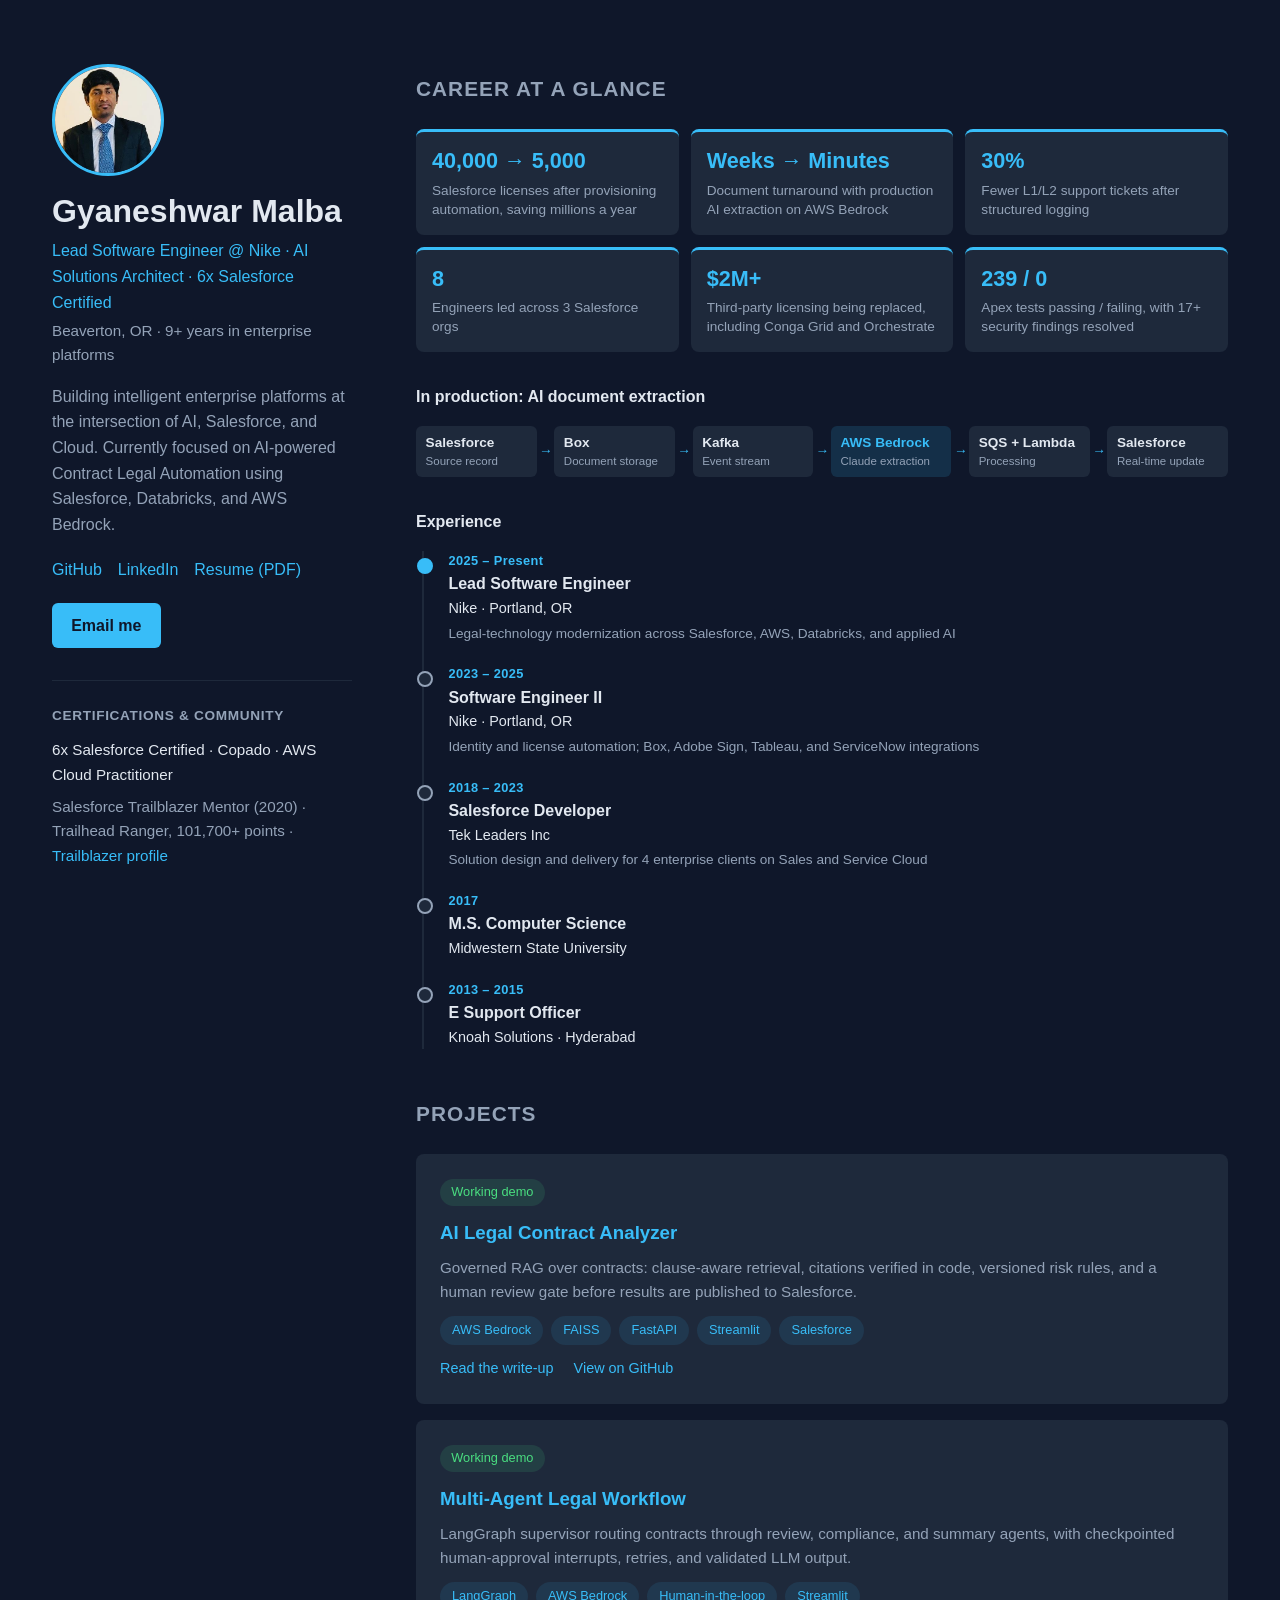
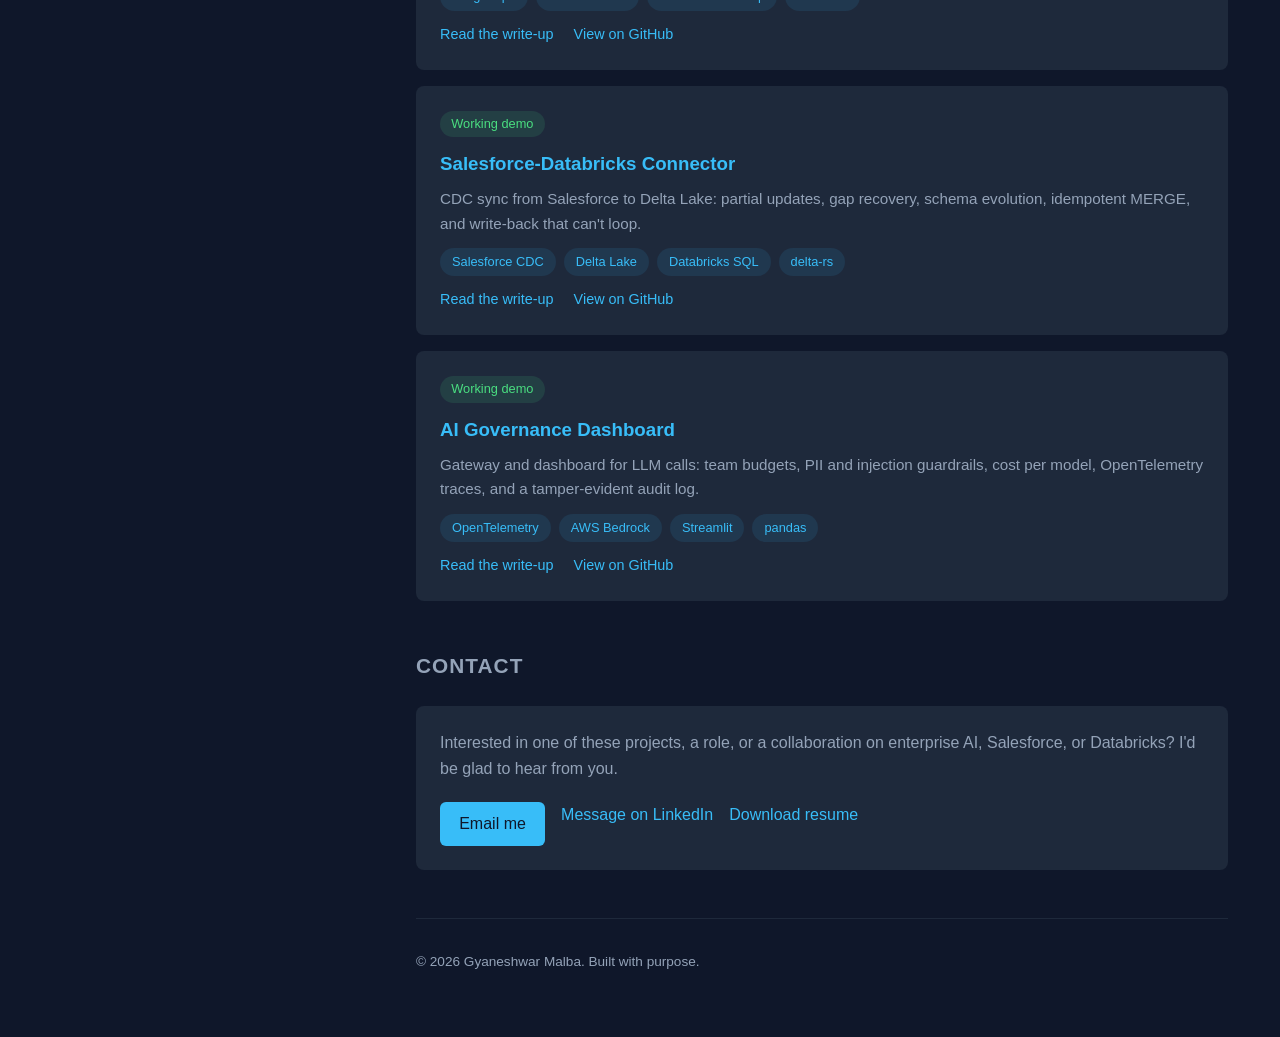
==== commit 44788b18: "Merge pull request #3 from gyaneshwarmalba/feature/complete-project Sticky profile sidebar on wide s" ====
--- a/index.html
+++ b/index.html
@@ -12,7 +12,9 @@
     <link rel="stylesheet" href="styles.css">
 </head>
 <body>
-    <div class="container">
+    <div class="container home">
+        <div class="layout">
+        <aside class="sidebar">
         <header>
             <div class="identity">
                 <img class="headshot" src="assets/headshot.jpg" alt="Gyaneshwar Malba" width="112" height="112">
@@ -29,11 +31,19 @@
             <div class="links">
                 <a href="https://github.com/gyaneshwarmalba">GitHub</a>
                 <a href="https://www.linkedin.com/in/gyaneshwarmalba/">LinkedIn</a>
-                <a href="#contact" data-email-user="gyaneshwar0821" data-email-domain="gmail.com">Email</a>
                 <a href="assets/Gyaneshwar_Malba_Resume.pdf">Resume (PDF)</a>
             </div>
+            <a class="button email-button" href="#contact" data-email-user="gyaneshwar0821" data-email-domain="gmail.com" data-email-subject="Hello from your portfolio">Email me</a>
         </header>
 
+        <div class="sidebar-block">
+            <h2>Certifications &amp; Community</h2>
+            <p>6x Salesforce Certified &middot; Copado &middot; AWS Cloud Practitioner</p>
+            <p class="muted-line">Salesforce Trailblazer Mentor (2020) &middot; Trailhead Ranger, 101,700+ points &middot; <a href="https://www.salesforce.com/trailblazer/gyanm">Trailblazer profile</a></p>
+        </div>
+        </aside>
+
+        <main>
         <div class="section" id="career">
             <h2>Career at a Glance</h2>
 
@@ -158,12 +168,6 @@
             </div>
         </div>
 
-        <div class="section">
-            <h2>Certifications &amp; Community</h2>
-            <p>6x Salesforce Certified &middot; Copado &middot; AWS Cloud Practitioner</p>
-            <p class="muted-line">Salesforce Trailblazer Mentor (2020) &middot; Trailhead Ranger, 101,700+ points &middot; <a href="https://www.salesforce.com/trailblazer/gyanm">Trailblazer profile</a></p>
-        </div>
-
         <div class="section" id="contact">
             <h2>Contact</h2>
             <div class="cta">
@@ -179,6 +183,8 @@
         <footer>
             <p>&copy; <span data-current-year>2026</span> Gyaneshwar Malba. Built with purpose.</p>
         </footer>
+        </main>
+        </div>
     </div>
     <script src="site.js"></script>
 </body>
--- a/styles.css
+++ b/styles.css
@@ -226,6 +226,42 @@
 .timeline strong { display: block; }
 .timeline .org { display: block; color: var(--text); font-size: 0.9rem; }
 .timeline .what { display: block; color: var(--muted); font-size: 0.85rem; margin-top: 0.15rem; }
+
+.email-button { margin-top: 1.25rem; }
+.sidebar-block { margin-bottom: 3rem; }
+.sidebar-block h2 {
+    font-size: 0.85rem;
+    font-weight: 600;
+    margin-bottom: 0.75rem;
+    color: var(--muted);
+    text-transform: uppercase;
+    letter-spacing: 0.05em;
+}
+.sidebar-block p { font-size: 0.95rem; }
+.sidebar-block p + p { margin-top: 0.5rem; }
+
+@media (min-width: 1100px) {
+    .container.home { max-width: 1240px; }
+    .home .layout {
+        display: grid;
+        grid-template-columns: 300px minmax(0, 1fr);
+        gap: 4rem;
+        align-items: start;
+    }
+    .home .sidebar {
+        position: sticky;
+        top: 3rem;
+        max-height: calc(100vh - 4rem);
+        overflow-y: auto;
+    }
+    .home header { margin-bottom: 2rem; }
+    .home .identity { flex-direction: column; align-items: flex-start; gap: 1rem; }
+    .home header h1 { font-size: 2rem; }
+    .home header .subtitle { font-size: 1rem; }
+    .home .links { gap: 1rem; margin-top: 1.25rem; }
+    .home .sidebar-block { margin-bottom: 0; padding-top: 1.5rem; border-top: 1px solid var(--surface); }
+    .home main { padding-top: 0.5rem; }
+}
 
 footer {
     color: var(--muted);
